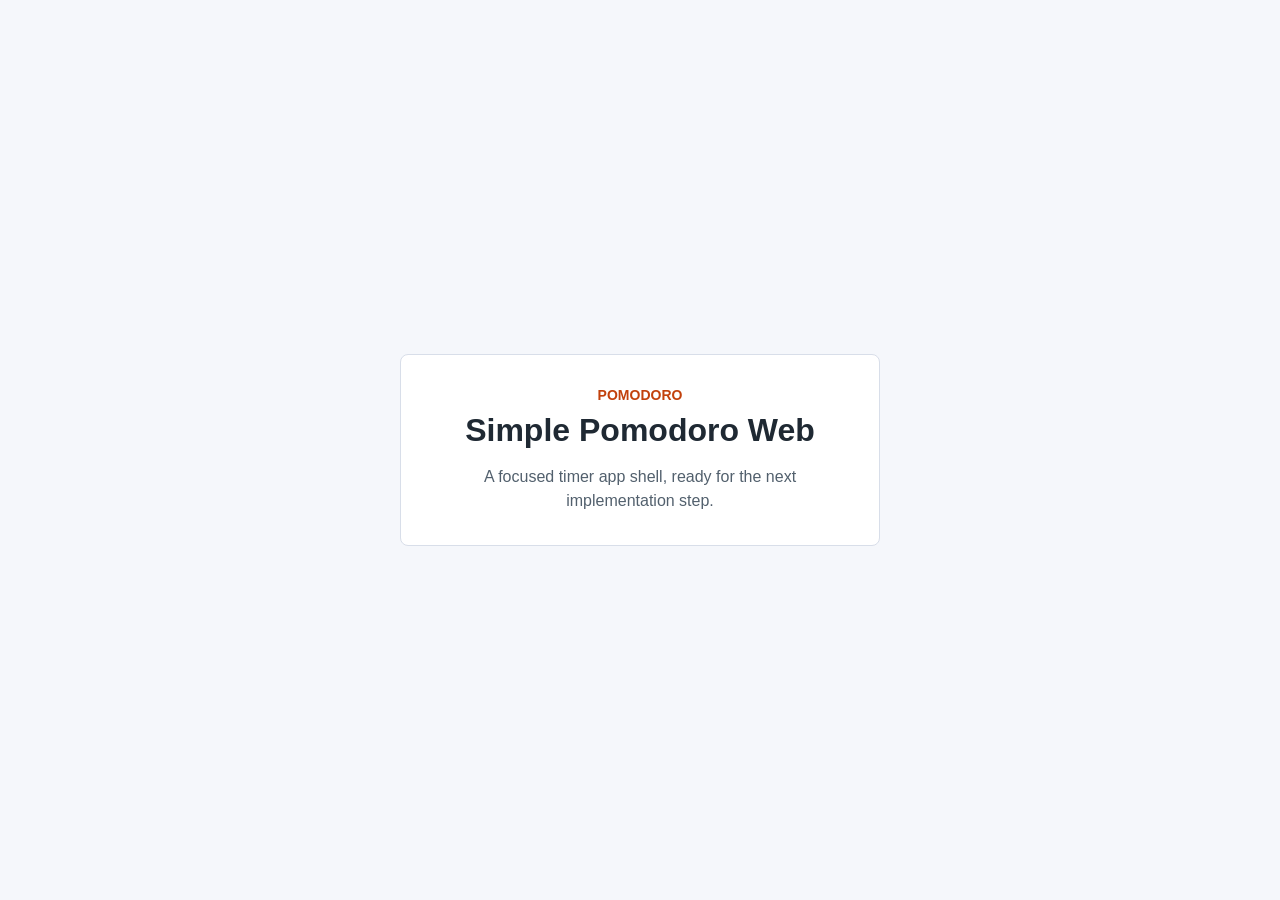
==== index.html @ 4ae286e8 "Set up vanilla web app structure" ====
<!DOCTYPE html>
<html lang="en">
<head>
  <meta charset="UTF-8">
  <meta name="viewport" content="width=device-width, initial-scale=1.0">
  <title>Simple Pomodoro Web</title>
  <link rel="stylesheet" href="styles.css">
  <script src="script.js" defer></script>
</head>
<body>
  <main class="app" aria-labelledby="app-title">
    <section class="app__container">
      <p class="app__eyebrow">Pomodoro</p>
      <h1 id="app-title">Simple Pomodoro Web</h1>
      <p class="app__intro">A focused timer app shell, ready for the next implementation step.</p>
    </section>
  </main>
</body>
</html>
---- styles.css ----
:root {
  color-scheme: light;
  font-family: Arial, Helvetica, sans-serif;
  color: #1f2933;
  background: #f5f7fb;
}

* {
  box-sizing: border-box;
}

body {
  margin: 0;
  min-height: 100vh;
}

.app {
  min-height: 100vh;
  display: grid;
  place-items: center;
  padding: 24px;
}

.app__container {
  width: min(100%, 480px);
  padding: 32px;
  border: 1px solid #d8dee9;
  border-radius: 8px;
  background: #ffffff;
  text-align: center;
}

.app__eyebrow {
  margin: 0 0 8px;
  color: #c2410c;
  font-size: 0.875rem;
  font-weight: 700;
  text-transform: uppercase;
}

h1 {
  margin: 0;
  font-size: 2rem;
  line-height: 1.2;
}

.app__intro {
  margin: 16px 0 0;
  color: #52606d;
  line-height: 1.5;
}
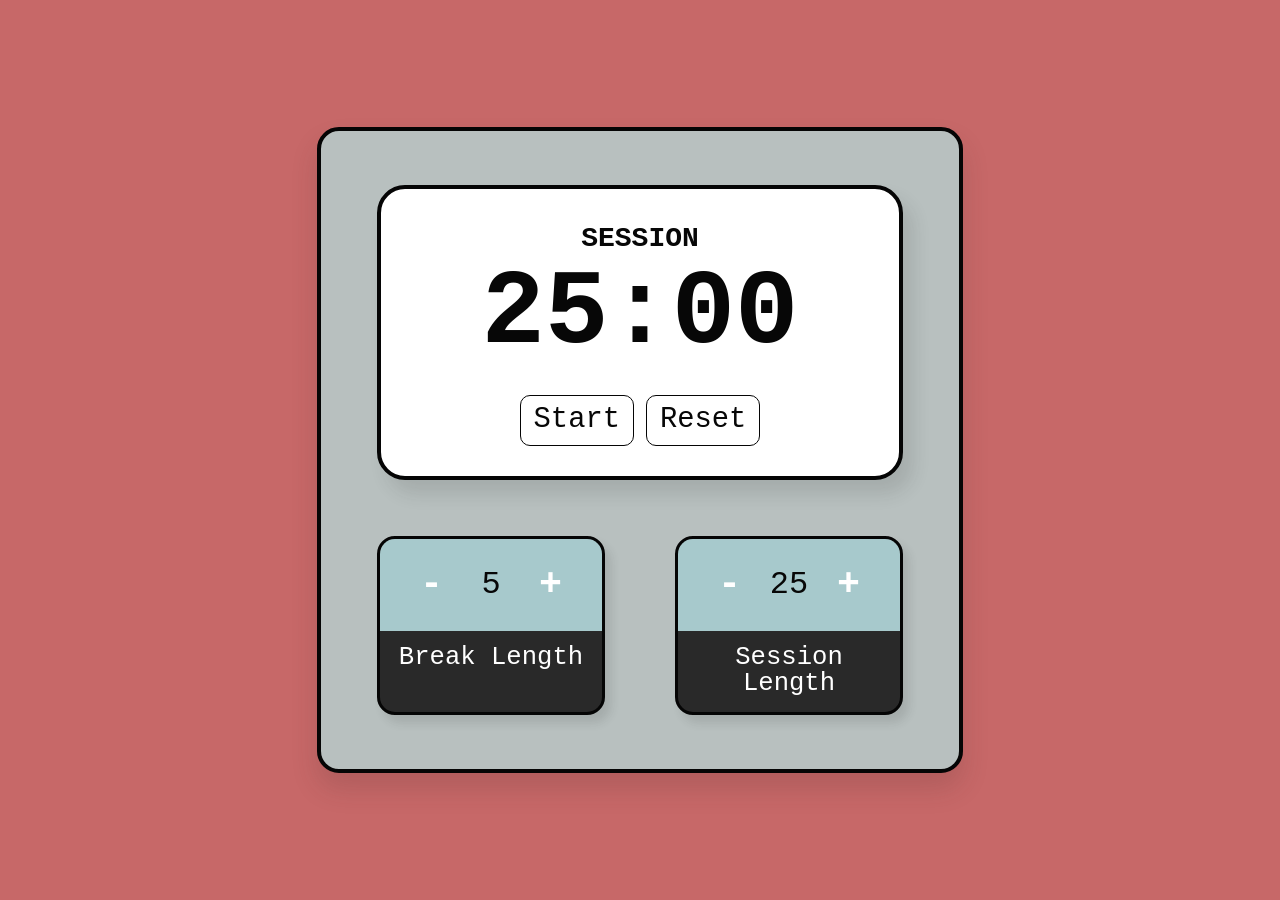
==== commit fef7b980: "Build Pomodoro timer layout" ====
--- a/index.html
+++ b/index.html
@@ -5,14 +5,38 @@
   <meta name="viewport" content="width=device-width, initial-scale=1.0">
   <title>Simple Pomodoro Web</title>
   <link rel="stylesheet" href="styles.css">
-  <script src="script.js" defer></script>
 </head>
 <body>
   <main class="app" aria-labelledby="app-title">
-    <section class="app__container">
-      <p class="app__eyebrow">Pomodoro</p>
-      <h1 id="app-title">Simple Pomodoro Web</h1>
-      <p class="app__intro">A focused timer app shell, ready for the next implementation step.</p>
+    <section class="timer-card" aria-label="Pomodoro timer">
+      <div class="timer-display">
+        <p class="timer-label">SESSION</p>
+        <h1 id="app-title" class="timer-time">25:00</h1>
+        <div class="timer-actions" aria-label="Timer actions">
+          <button class="timer-button" type="button">Start</button>
+          <button class="timer-button" type="button">Reset</button>
+        </div>
+      </div>
+
+      <div class="timer-controls" aria-label="Timer length controls">
+        <section class="control-box" aria-label="Break length">
+          <div class="control-row">
+            <button class="control-button" type="button" aria-label="Decrease break length">-</button>
+            <span class="control-value">5</span>
+            <button class="control-button" type="button" aria-label="Increase break length">+</button>
+          </div>
+          <p class="control-label">Break Length</p>
+        </section>
+
+        <section class="control-box" aria-label="Session length">
+          <div class="control-row">
+            <button class="control-button" type="button" aria-label="Decrease session length">-</button>
+            <span class="control-value">25</span>
+            <button class="control-button" type="button" aria-label="Increase session length">+</button>
+          </div>
+          <p class="control-label">Session Length</p>
+        </section>
+      </div>
     </section>
   </main>
 </body>
--- a/styles.css
+++ b/styles.css
@@ -1,8 +1,8 @@
 :root {
   color-scheme: light;
-  font-family: Arial, Helvetica, sans-serif;
-  color: #1f2933;
-  background: #f5f7fb;
+  font-family: "Courier New", Courier, monospace;
+  color: #070707;
+  background: #c76868;
 }
 
 * {
@@ -12,40 +12,151 @@
 body {
   margin: 0;
   min-height: 100vh;
+  background: #c76868;
 }
 
 .app {
   min-height: 100vh;
   display: grid;
   place-items: center;
-  padding: 24px;
+  padding: 24px 16px;
 }
 
-.app__container {
-  width: min(100%, 480px);
-  padding: 32px;
-  border: 1px solid #d8dee9;
-  border-radius: 8px;
-  background: #ffffff;
+.timer-card {
+  width: min(100%, 646px);
+  min-height: 646px;
+  padding: 54px 56px;
+  border: 4px solid #050505;
+  border-radius: 22px;
+  background: #b8c0bf;
+  box-shadow: 0 16px 26px rgb(80 45 45 / 0.18);
   text-align: center;
 }
 
-.app__eyebrow {
+.timer-display {
+  width: 100%;
+  padding: 34px 28px 30px;
+  border: 4px solid #050505;
+  border-radius: 28px;
+  background: #ffffff;
+  box-shadow: 10px 14px 18px rgb(29 35 34 / 0.12);
+}
+
+.timer-label {
   margin: 0 0 8px;
-  color: #c2410c;
-  font-size: 0.875rem;
+  font-size: 1.75rem;
   font-weight: 700;
+  letter-spacing: 0;
   text-transform: uppercase;
 }
 
-h1 {
+.timer-time {
   margin: 0;
-  font-size: 2rem;
-  line-height: 1.2;
+  font-size: clamp(5rem, 13vw, 6.6rem);
+  line-height: 1;
+  letter-spacing: 0;
 }
 
-.app__intro {
-  margin: 16px 0 0;
-  color: #52606d;
-  line-height: 1.5;
+.timer-actions {
+  display: flex;
+  justify-content: center;
+  gap: 12px;
+  margin-top: 28px;
 }
+
+.timer-button {
+  padding: 10px 13px;
+  border: 1px solid #050505;
+  border-radius: 10px;
+  background: #ffffff;
+  color: #070707;
+  font: inherit;
+  font-size: 1.8rem;
+  line-height: 1;
+  cursor: pointer;
+}
+
+.timer-controls {
+  display: grid;
+  grid-template-columns: repeat(2, minmax(0, 1fr));
+  gap: 70px;
+  margin-top: 56px;
+}
+
+.control-box {
+  overflow: hidden;
+  border: 3px solid #050505;
+  border-radius: 18px;
+  background: #292929;
+  box-shadow: 6px 8px 10px rgb(29 29 29 / 0.12);
+}
+
+.control-row {
+  display: grid;
+  grid-template-columns: 1fr auto 1fr;
+  align-items: center;
+  min-height: 92px;
+  padding: 18px 24px;
+  background: #a7c9cc;
+}
+
+.control-button {
+  border: 0;
+  background: transparent;
+  color: #ffffff;
+  font: inherit;
+  font-size: 2.4rem;
+  font-weight: 700;
+  line-height: 1;
+  cursor: pointer;
+}
+
+.control-value {
+  min-width: 64px;
+  font-size: 2rem;
+  line-height: 1;
+}
+
+.control-label {
+  margin: 0;
+  padding: 14px 10px 16px;
+  color: #ffffff;
+  font-size: 1.6rem;
+  line-height: 1;
+  letter-spacing: 0;
+}
+
+@media (max-width: 680px) {
+  .timer-card {
+    min-height: 0;
+    padding: 32px 24px;
+  }
+
+  .timer-display {
+    padding: 28px 18px;
+  }
+
+  .timer-controls {
+    grid-template-columns: 1fr;
+    gap: 24px;
+    margin-top: 34px;
+  }
+}
+
+@media (max-width: 420px) {
+  .timer-label {
+    font-size: 1.25rem;
+  }
+
+  .timer-time {
+    font-size: 4.2rem;
+  }
+
+  .timer-button {
+    font-size: 1.35rem;
+  }
+
+  .control-label {
+    font-size: 1.25rem;
+  }
+}
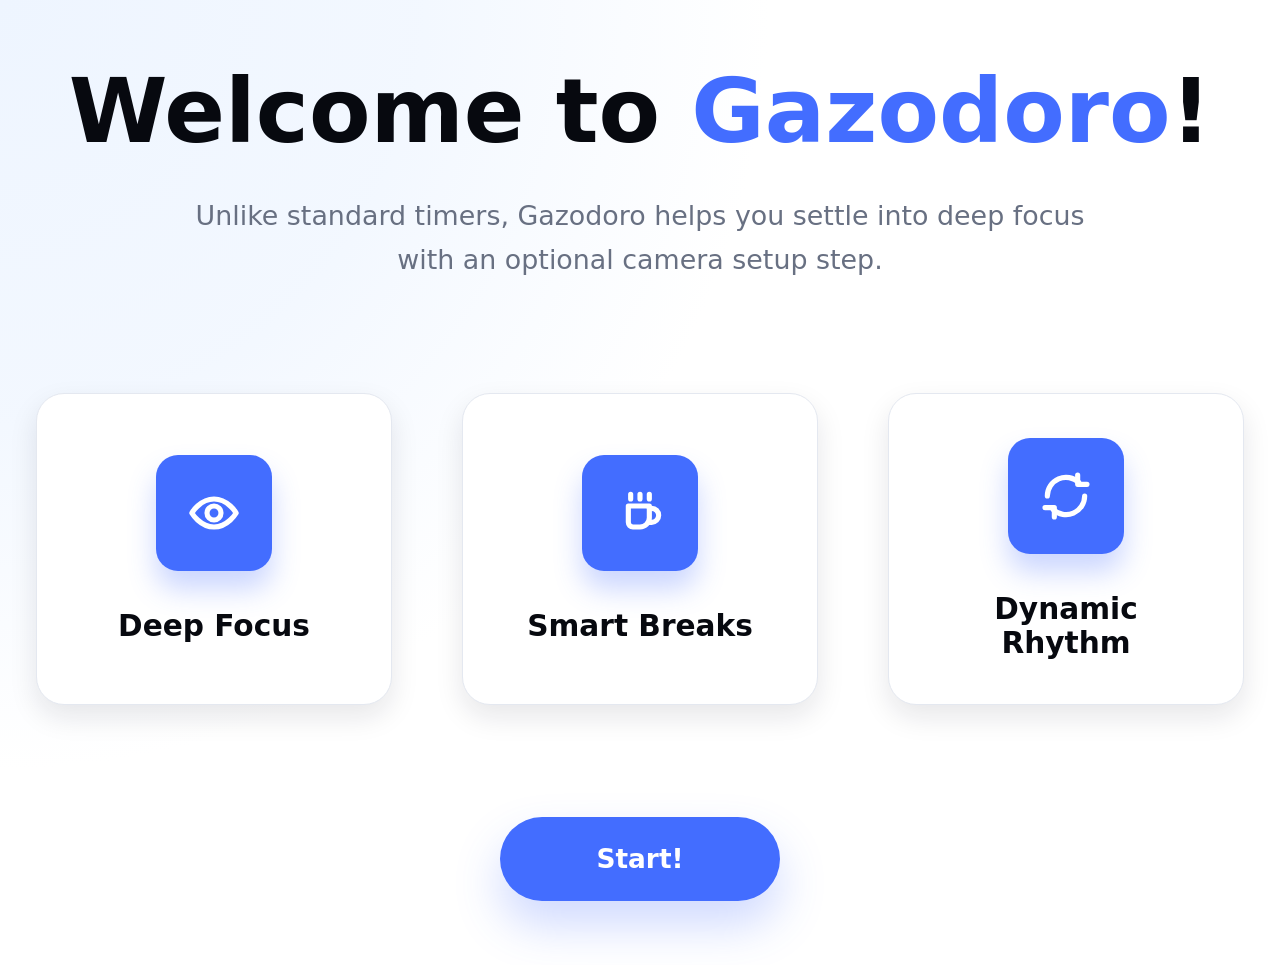
==== commit 6cfa32e3: "Add onboarding permission UI flow" ====
--- a/index.html
+++ b/index.html
@@ -3,39 +3,193 @@
 <head>
   <meta charset="UTF-8">
   <meta name="viewport" content="width=device-width, initial-scale=1.0">
-  <title>Simple Pomodoro Web</title>
+  <title>Gazodoro</title>
   <link rel="stylesheet" href="styles.css">
+  <script src="script.js" defer></script>
 </head>
 <body>
-  <main class="app" aria-labelledby="app-title">
-    <section class="timer-card" aria-label="Pomodoro timer">
-      <div class="timer-display">
-        <p class="timer-label">SESSION</p>
-        <h1 id="app-title" class="timer-time">25:00</h1>
-        <div class="timer-actions" aria-label="Timer actions">
-          <button class="timer-button" type="button">Start</button>
-          <button class="timer-button" type="button">Reset</button>
-        </div>
+  <main class="app" aria-live="polite">
+    <section class="screen welcome-screen is-active" data-screen="welcome" aria-labelledby="welcome-title">
+      <div class="welcome-copy">
+        <h1 id="welcome-title">Welcome to <span>Gazodoro</span>!</h1>
+        <p>Unlike standard timers, Gazodoro helps you settle into deep focus with an optional camera setup step.</p>
       </div>
 
-      <div class="timer-controls" aria-label="Timer length controls">
-        <section class="control-box" aria-label="Break length">
-          <div class="control-row">
-            <button class="control-button" type="button" aria-label="Decrease break length">-</button>
-            <span class="control-value">5</span>
-            <button class="control-button" type="button" aria-label="Increase break length">+</button>
+      <div class="feature-grid" aria-label="Gazodoro features">
+        <article class="feature-card">
+          <div class="feature-icon" aria-hidden="true">
+            <svg viewBox="0 0 24 24" role="img">
+              <path d="M2.5 12s3.5-6 9.5-6 9.5 6 9.5 6-3.5 6-9.5 6-9.5-6-9.5-6Z"></path>
+              <circle cx="12" cy="12" r="3"></circle>
+            </svg>
           </div>
-          <p class="control-label">Break Length</p>
-        </section>
+          <h2>Deep Focus</h2>
+        </article>
 
-        <section class="control-box" aria-label="Session length">
-          <div class="control-row">
-            <button class="control-button" type="button" aria-label="Decrease session length">-</button>
-            <span class="control-value">25</span>
-            <button class="control-button" type="button" aria-label="Increase session length">+</button>
+        <article class="feature-card">
+          <div class="feature-icon" aria-hidden="true">
+            <svg viewBox="0 0 24 24" role="img">
+              <path d="M7 9h9v5a4 4 0 0 1-4 4H9a2 2 0 0 1-2-2V9Z"></path>
+              <path d="M16 10h1a3 3 0 0 1 0 6h-1"></path>
+              <path d="M8 4v2M12 4v2M16 4v2"></path>
+            </svg>
           </div>
-          <p class="control-label">Session Length</p>
-        </section>
+          <h2>Smart Breaks</h2>
+        </article>
+
+        <article class="feature-card">
+          <div class="feature-icon" aria-hidden="true">
+            <svg viewBox="0 0 24 24" role="img">
+              <path d="M20 12a8 8 0 0 1-13.5 5.8"></path>
+              <path d="M4 12A8 8 0 0 1 17.5 6.2"></path>
+              <path d="M17 3v4h4"></path>
+              <path d="M7 21v-4H3"></path>
+            </svg>
+          </div>
+          <h2>Dynamic Rhythm</h2>
+        </article>
+      </div>
+
+      <button class="primary-button welcome-start" type="button" data-start-onboarding>Start!</button>
+    </section>
+
+    <section class="screen permission-screen" data-screen="permission" aria-labelledby="permission-title">
+      <div class="privacy-badge" aria-hidden="true">
+        <svg viewBox="0 0 24 24" role="img">
+          <path d="M12 3 6 5.6v5.7c0 3.8 2.5 7.4 6 8.7 3.5-1.3 6-4.9 6-8.7V5.6L12 3Z"></path>
+        </svg>
+      </div>
+
+      <div class="permission-heading">
+        <h1 id="permission-title">Before we start...</h1>
+        <p>Your Privacy is <span>Our Priority</span></p>
+      </div>
+
+      <article class="privacy-card">
+        <div class="privacy-icon" aria-hidden="true">
+          <svg viewBox="0 0 24 24" role="img">
+            <path d="M6 8h2l1.4-2h5.2L16 8h2a2 2 0 0 1 2 2v7a2 2 0 0 1-2 2H6a2 2 0 0 1-2-2v-7a2 2 0 0 1 2-2Z"></path>
+            <circle cx="12" cy="13" r="3"></circle>
+          </svg>
+        </div>
+        <div class="privacy-copy">
+          <p>We need camera access to track your gaze, but we don't watch you.</p>
+          <p>All processing happens <strong>100% locally</strong> on your device.</p>
+          <p>No videos or images are ever stored or sent to the cloud.</p>
+        </div>
+        <p class="privacy-note">
+          <svg viewBox="0 0 24 24" aria-hidden="true">
+            <path d="M7 11V8a5 5 0 0 1 10 0v3"></path>
+            <rect x="5" y="11" width="14" height="10" rx="2"></rect>
+          </svg>
+          Your privacy is protected. Everything stays on your device.
+        </p>
+      </article>
+
+      <p class="camera-message" data-camera-error hidden></p>
+
+      <div class="choice-actions">
+        <button class="primary-button" type="button" data-enable-camera>Yes, enable camera</button>
+        <button class="secondary-button" type="button" data-skip-camera>No, continue without camera</button>
+      </div>
+
+      <p class="muted-text">You can change this anytime in settings</p>
+    </section>
+
+    <section class="screen preview-screen" data-screen="preview" aria-labelledby="preview-title">
+      <h1 id="preview-title">Final Check: Preview Your View</h1>
+
+      <div class="preview-layout">
+        <article class="video-card" aria-label="Camera preview">
+          <div class="video-frame">
+            <video data-camera-preview autoplay playsinline muted></video>
+            <span class="live-pill"><span></span> Live</span>
+            <div class="video-icon" aria-hidden="true">
+              <svg viewBox="0 0 24 24" role="img">
+                <path d="M4 7h10a2 2 0 0 1 2 2v6a2 2 0 0 1-2 2H4a2 2 0 0 1-2-2V9a2 2 0 0 1 2-2Z"></path>
+                <path d="m16 10 6-3v10l-6-3"></path>
+              </svg>
+            </div>
+          </div>
+        </article>
+
+        <aside class="device-card" aria-label="Camera setup details">
+          <h2>Select Device</h2>
+          <div class="device-select">
+            <span data-device-name>Camera 1</span>
+            <svg viewBox="0 0 24 24" aria-hidden="true">
+              <path d="M6 8h2l1.4-2h5.2L16 8h2a2 2 0 0 1 2 2v7a2 2 0 0 1-2 2H6a2 2 0 0 1-2-2v-7a2 2 0 0 1 2-2Z"></path>
+              <circle cx="12" cy="13" r="3"></circle>
+            </svg>
+          </div>
+          <p class="tip-box">
+            <svg viewBox="0 0 24 24" aria-hidden="true">
+              <path d="M9 18h6"></path>
+              <path d="M10 22h4"></path>
+              <path d="M8.5 14.5a5 5 0 1 1 7 0c-.8.8-1.5 1.7-1.5 3.5h-4c0-1.8-.7-2.7-1.5-3.5Z"></path>
+            </svg>
+            Ensure your face is well-lit and centered for the best gaze tracking experience.
+          </p>
+        </aside>
+      </div>
+
+      <button class="primary-button ready-button" type="button" data-ready-focus>Ready to Focus</button>
+      <button class="link-button" type="button" data-standard-mode>Camera not working? Continue in Standard Mode</button>
+    </section>
+
+    <section class="screen dashboard-screen" data-screen="dashboard" aria-labelledby="dashboard-title">
+      <header class="dashboard-header">
+        <div class="brand">
+          <div class="brand-icon" aria-hidden="true">
+            <svg viewBox="0 0 24 24" role="img">
+              <path d="M2.5 12s3.5-6 9.5-6 9.5 6 9.5 6-3.5 6-9.5 6-9.5-6-9.5-6Z"></path>
+              <circle cx="12" cy="12" r="3"></circle>
+            </svg>
+          </div>
+          <div>
+            <h1 id="dashboard-title">Gazodoro</h1>
+            <p>Gaze-tracking productivity timer</p>
+          </div>
+        </div>
+
+        <button class="icon-button" type="button" aria-label="Settings">
+          <svg viewBox="0 0 24 24" aria-hidden="true">
+            <path d="M12 15.5a3.5 3.5 0 1 0 0-7 3.5 3.5 0 0 0 0 7Z"></path>
+            <path d="M19.4 15a1.8 1.8 0 0 0 .4 2l.1.1a2 2 0 0 1-2.8 2.8l-.1-.1a1.8 1.8 0 0 0-2-.4 1.8 1.8 0 0 0-1 1.6V21a2 2 0 0 1-4 0v-.1a1.8 1.8 0 0 0-1-1.6 1.8 1.8 0 0 0-2 .4l-.1.1a2 2 0 1 1-2.8-2.8l.1-.1a1.8 1.8 0 0 0 .4-2 1.8 1.8 0 0 0-1.6-1H3a2 2 0 0 1 0-4h.1a1.8 1.8 0 0 0 1.6-1 1.8 1.8 0 0 0-.4-2l-.1-.1a2 2 0 1 1 2.8-2.8l.1.1a1.8 1.8 0 0 0 2 .4 1.8 1.8 0 0 0 1-1.6V3a2 2 0 0 1 4 0v.1a1.8 1.8 0 0 0 1 1.6 1.8 1.8 0 0 0 2-.4l.1-.1A2 2 0 0 1 20 7l-.1.1a1.8 1.8 0 0 0-.4 2 1.8 1.8 0 0 0 1.6 1h.1a2 2 0 0 1 0 4h-.1a1.8 1.8 0 0 0-1.7 1Z"></path>
+          </svg>
+        </button>
+      </header>
+
+      <div class="dashboard-content">
+        <div class="mode-tabs" role="tablist" aria-label="Timer mode">
+          <button class="mode-tab is-active" type="button" role="tab" aria-selected="true" data-mode-tab="FOCUS">Focus</button>
+          <button class="mode-tab" type="button" role="tab" aria-selected="false" data-mode-tab="SHORT_BREAK">Short Break</button>
+          <button class="mode-tab" type="button" role="tab" aria-selected="false" data-mode-tab="LONG_BREAK">Long Break</button>
+        </div>
+
+        <article class="dashboard-card" aria-label="Pomodoro timer">
+          <div class="timer-ring">
+            <span class="timer-time" data-timer-display>25:00</span>
+          </div>
+        </article>
+
+        <div class="timer-controls" aria-label="Timer actions">
+          <button class="round-button reset-button" type="button" aria-label="Reset timer" data-reset-button>
+            <svg viewBox="0 0 24 24" aria-hidden="true">
+              <path d="M4 12a8 8 0 1 0 2.3-5.7"></path>
+              <path d="M4 4v6h6"></path>
+            </svg>
+          </button>
+          <button class="round-button play-button" type="button" aria-label="Start timer" data-start-pause-button>
+            <svg class="play-icon" viewBox="0 0 24 24" aria-hidden="true">
+              <path d="M8 5v14l11-7Z"></path>
+            </svg>
+            <svg class="pause-icon" viewBox="0 0 24 24" aria-hidden="true">
+              <path d="M7 5h4v14H7Z"></path>
+              <path d="M13 5h4v14h-4Z"></path>
+            </svg>
+          </button>
+        </div>
       </div>
     </section>
   </main>
--- a/styles.css
+++ b/styles.css
@@ -1,8 +1,17 @@
 :root {
   color-scheme: light;
-  font-family: "Courier New", Courier, monospace;
-  color: #070707;
-  background: #c76868;
+  font-family: Inter, ui-sans-serif, system-ui, -apple-system, BlinkMacSystemFont, "Segoe UI", sans-serif;
+  color: #07090f;
+  background: #ffffff;
+  --blue: #436dff;
+  --blue-dark: #3155f4;
+  --blue-soft: #eaf1ff;
+  --green: #1db846;
+  --green-soft: #eefbf2;
+  --ink-muted: #687082;
+  --line: #e4e8f0;
+  --shadow: 0 28px 60px rgb(15 23 42 / 0.13);
+  --soft-shadow: 0 12px 28px rgb(15 23 42 / 0.1);
 }
 
 * {
@@ -12,151 +21,748 @@
 body {
   margin: 0;
   min-height: 100vh;
-  background: #c76868;
+  background:
+    radial-gradient(circle at left top, #eef5ff 0, rgb(238 245 255 / 0.72) 26%, transparent 48%),
+    #ffffff;
+}
+
+button {
+  font: inherit;
+}
+
+svg {
+  display: block;
+  fill: none;
+  stroke: currentColor;
+  stroke-linecap: round;
+  stroke-linejoin: round;
+  stroke-width: 2;
 }
 
 .app {
   min-height: 100vh;
-  display: grid;
-  place-items: center;
-  padding: 24px 16px;
-}
-
-.timer-card {
-  width: min(100%, 646px);
-  min-height: 646px;
-  padding: 54px 56px;
-  border: 4px solid #050505;
+}
+
+.screen {
+  display: none;
+  min-height: 100vh;
+  padding: 64px 36px;
+}
+
+.screen.is-active {
+  display: flex;
+}
+
+.welcome-screen,
+.permission-screen,
+.preview-screen {
+  align-items: center;
+  flex-direction: column;
+  justify-content: center;
+  text-align: center;
+}
+
+.welcome-copy h1 {
+  margin: 0;
+  font-size: clamp(3.25rem, 7vw, 6rem);
+  line-height: 1.05;
+  letter-spacing: 0;
+}
+
+.welcome-copy h1 span,
+.permission-heading span,
+.privacy-copy strong {
+  color: var(--blue);
+}
+
+.welcome-copy p {
+  max-width: 900px;
+  margin: 36px auto 0;
+  color: var(--ink-muted);
+  font-size: clamp(1.35rem, 2.1vw, 2rem);
+  line-height: 1.65;
+}
+
+.feature-grid {
+  display: grid;
+  width: min(100%, 1480px);
+  grid-template-columns: repeat(3, minmax(0, 1fr));
+  gap: 70px;
+  margin: 110px auto 0;
+}
+
+.feature-card,
+.privacy-card,
+.video-card,
+.device-card,
+.dashboard-card {
+  background: #ffffff;
+  border: 1px solid var(--line);
+  border-radius: 28px;
+  box-shadow: var(--soft-shadow);
+}
+
+.feature-card {
+  min-height: 280px;
+  display: grid;
+  place-items: center;
+  align-content: center;
+  gap: 38px;
+  padding: 44px;
+}
+
+.feature-icon,
+.brand-icon {
+  display: grid;
+  place-items: center;
+  color: #ffffff;
+  background: var(--blue);
+  box-shadow: 0 18px 28px rgb(67 109 255 / 0.28);
+}
+
+.feature-icon {
+  width: 116px;
+  height: 116px;
   border-radius: 22px;
-  background: #b8c0bf;
-  box-shadow: 0 16px 26px rgb(80 45 45 / 0.18);
-  text-align: center;
-}
-
-.timer-display {
+}
+
+.feature-icon svg {
+  width: 56px;
+  height: 56px;
+  stroke-width: 2.2;
+}
+
+.feature-card h2 {
+  margin: 0;
+  font-size: 1.85rem;
+  letter-spacing: 0;
+}
+
+.primary-button,
+.secondary-button {
+  min-height: 84px;
+  padding: 0 68px;
+  border-radius: 999px;
+  border: 0;
+  font-size: 1.65rem;
+  font-weight: 800;
+  letter-spacing: 0;
+  cursor: pointer;
+}
+
+.primary-button {
+  color: #ffffff;
+  background: var(--blue);
+  box-shadow: 0 24px 46px rgb(67 109 255 / 0.25);
+}
+
+.primary-button:hover,
+.primary-button:focus-visible {
+  background: var(--blue-dark);
+}
+
+.secondary-button {
+  color: #06070a;
+  background: #ffffff;
+  border: 1px solid var(--line);
+  box-shadow: 0 6px 12px rgb(15 23 42 / 0.12);
+}
+
+.welcome-start {
+  margin-top: 112px;
+  min-width: 280px;
+}
+
+.privacy-badge {
+  display: grid;
+  place-items: center;
+  width: 116px;
+  height: 116px;
+  border-radius: 50%;
+  color: #ffffff;
+  background: var(--green);
+  box-shadow: 0 20px 34px rgb(29 184 70 / 0.24);
+}
+
+.privacy-badge svg {
+  width: 54px;
+  height: 54px;
+}
+
+.permission-heading {
+  margin-top: 54px;
+}
+
+.permission-heading h1,
+.preview-screen h1 {
+  margin: 0;
+  font-size: clamp(3rem, 5.5vw, 5.25rem);
+  line-height: 1.08;
+  letter-spacing: 0;
+}
+
+.permission-heading p {
+  margin: 22px 0 0;
+  font-size: clamp(2rem, 3.6vw, 3.75rem);
+  font-weight: 800;
+  letter-spacing: 0;
+}
+
+.permission-heading p span {
+  color: #1da044;
+}
+
+.privacy-card {
+  display: grid;
+  width: min(100%, 1290px);
+  grid-template-columns: 94px 1fr;
+  gap: 36px;
+  margin-top: 72px;
+  padding: 68px;
+  text-align: left;
+  box-shadow: var(--shadow);
+}
+
+.privacy-icon {
+  display: grid;
+  place-items: center;
+  width: 94px;
+  height: 94px;
+  border-radius: 22px;
+  color: var(--blue);
+  background: var(--blue-soft);
+}
+
+.privacy-icon svg {
+  width: 48px;
+  height: 48px;
+}
+
+.privacy-copy p {
+  margin: 8px 0 38px;
+  font-size: clamp(1.3rem, 2vw, 1.85rem);
+  line-height: 1.45;
+}
+
+.privacy-note {
+  grid-column: 1 / -1;
+  display: flex;
+  align-items: center;
+  gap: 22px;
+  margin: 8px 0 0;
+  padding: 24px 28px;
+  border: 1px solid #c9f2d5;
+  border-radius: 18px;
+  color: #087631;
+  background: var(--green-soft);
+  font-size: 1.35rem;
+}
+
+.privacy-note svg,
+.tip-box svg {
+  width: 30px;
+  height: 30px;
+  flex: 0 0 auto;
+}
+
+.camera-message {
+  width: min(100%, 920px);
+  margin: 28px 0 0;
+  padding: 18px 24px;
+  border: 1px solid #ffd8b5;
+  border-radius: 16px;
+  color: #8a3d00;
+  background: #fff6ed;
+  font-size: 1.1rem;
+}
+
+.choice-actions {
+  display: flex;
+  flex-wrap: wrap;
+  justify-content: center;
+  gap: 36px;
+  margin-top: 60px;
+}
+
+.muted-text {
+  margin: 46px 0 0;
+  color: var(--ink-muted);
+  font-size: 1.1rem;
+}
+
+.preview-screen {
+  justify-content: flex-start;
+  padding-top: 120px;
+}
+
+.preview-layout {
+  display: grid;
+  width: min(100%, 1795px);
+  grid-template-columns: minmax(0, 2fr) minmax(360px, 0.95fr);
+  gap: 46px;
+  margin-top: 70px;
+}
+
+.video-card {
+  padding: 36px;
+  border-radius: 30px;
+  box-shadow: var(--shadow);
+}
+
+.video-frame {
+  position: relative;
+  min-height: 624px;
+  overflow: hidden;
+  border-radius: 24px;
+  background: #111827;
+}
+
+.video-frame video {
   width: 100%;
-  padding: 34px 28px 30px;
-  border: 4px solid #050505;
-  border-radius: 28px;
+  height: 100%;
+  min-height: 624px;
+  object-fit: cover;
+  transform: scaleX(-1);
+}
+
+.live-pill {
+  position: absolute;
+  top: 24px;
+  left: 24px;
+  display: inline-flex;
+  align-items: center;
+  gap: 10px;
+  padding: 12px 18px;
+  border-radius: 999px;
+  color: #ffffff;
+  background: #ff3e50;
+  font-size: 1.1rem;
+  font-weight: 800;
+}
+
+.live-pill span {
+  width: 15px;
+  height: 15px;
+  border-radius: 50%;
+  background: #ff9aa6;
+}
+
+.video-icon {
+  position: absolute;
+  right: 24px;
+  bottom: 24px;
+  display: grid;
+  place-items: center;
+  width: 70px;
+  height: 70px;
+  border-radius: 50%;
+  color: #ffffff;
+  background: rgb(3 7 18 / 0.42);
+}
+
+.video-icon svg {
+  width: 34px;
+  height: 34px;
+}
+
+.device-card {
+  align-self: start;
+  padding: 54px 46px 46px;
+  text-align: left;
+  box-shadow: var(--shadow);
+}
+
+.device-card h2 {
+  margin: 0 0 22px;
+  font-size: 1.45rem;
+}
+
+.device-select {
+  display: flex;
+  align-items: center;
+  justify-content: space-between;
+  min-height: 76px;
+  padding: 0 24px;
+  border: 2px solid #dfe3ea;
+  border-radius: 18px;
+  font-size: 1.3rem;
+}
+
+.device-select svg {
+  width: 28px;
+  height: 28px;
+  color: #777b8d;
+}
+
+.tip-box {
+  display: flex;
+  align-items: flex-start;
+  gap: 22px;
+  margin: 36px 0 0;
+  padding: 26px 28px;
+  border: 1px solid #d5e4ff;
+  border-radius: 18px;
+  color: #1f3e9b;
+  background: var(--blue-soft);
+  font-size: 1.18rem;
+  line-height: 1.6;
+}
+
+.ready-button {
+  margin-top: 56px;
+  min-width: 430px;
+}
+
+.link-button {
+  margin-top: 28px;
+  border: 0;
+  color: #5d6472;
+  background: transparent;
+  font-size: 1.1rem;
+  text-decoration: underline;
+  cursor: pointer;
+}
+
+.dashboard-screen {
+  flex-direction: column;
+  padding: 48px 78px 42px;
+}
+
+.dashboard-header {
+  display: flex;
+  align-items: flex-start;
+  justify-content: space-between;
+  gap: 24px;
+}
+
+.brand {
+  display: flex;
+  align-items: center;
+  gap: 24px;
+}
+
+.brand-icon {
+  width: 82px;
+  height: 82px;
+  border-radius: 50%;
+}
+
+.brand-icon svg {
+  width: 42px;
+  height: 42px;
+}
+
+.brand h1 {
+  margin: 0;
+  font-size: 2.7rem;
+  line-height: 1.05;
+}
+
+.brand p {
+  margin: 8px 0 0;
+  color: var(--ink-muted);
+  font-size: 1.12rem;
+}
+
+.icon-button {
+  display: grid;
+  place-items: center;
+  width: 82px;
+  height: 82px;
+  border: 1px solid var(--line);
+  border-radius: 50%;
+  color: #050505;
   background: #ffffff;
-  box-shadow: 10px 14px 18px rgb(29 35 34 / 0.12);
-}
-
-.timer-label {
-  margin: 0 0 8px;
-  font-size: 1.75rem;
-  font-weight: 700;
-  letter-spacing: 0;
-  text-transform: uppercase;
+  box-shadow: var(--soft-shadow);
+  cursor: pointer;
+}
+
+.icon-button svg {
+  width: 36px;
+  height: 36px;
+}
+
+.dashboard-content {
+  display: flex;
+  flex: 1;
+  flex-direction: column;
+  align-items: center;
+  justify-content: center;
+  padding-top: 36px;
+}
+
+.mode-tabs {
+  display: grid;
+  width: min(100%, 640px);
+  grid-template-columns: repeat(3, 1fr);
+  gap: 14px;
+  padding: 10px;
+  border: 1px solid var(--line);
+  border-radius: 18px;
+  background: #ffffff;
+  box-shadow: var(--soft-shadow);
+}
+
+.mode-tab {
+  min-height: 70px;
+  border: 0;
+  border-radius: 14px;
+  color: #5f6678;
+  background: transparent;
+  font-size: 1.2rem;
+  font-weight: 800;
+  cursor: pointer;
+}
+
+.mode-tab.is-active {
+  color: #ffffff;
+  background: var(--blue);
+  box-shadow: 0 8px 16px rgb(67 109 255 / 0.24);
+}
+
+.dashboard-card {
+  display: grid;
+  place-items: center;
+  width: min(100%, 700px);
+  min-height: 700px;
+  margin-top: 46px;
+  border-radius: 34px;
+  box-shadow: 0 36px 70px rgb(15 23 42 / 0.18);
+}
+
+.timer-ring {
+  display: grid;
+  place-items: center;
+  width: min(430px, 72vw);
+  aspect-ratio: 1;
+  border: 20px solid #dce8ff;
+  border-radius: 50%;
 }
 
 .timer-time {
-  margin: 0;
-  font-size: clamp(5rem, 13vw, 6.6rem);
+  font-size: clamp(4.7rem, 8vw, 7.1rem);
+  font-weight: 300;
   line-height: 1;
   letter-spacing: 0;
 }
 
-.timer-actions {
-  display: flex;
+.timer-controls {
+  display: flex;
+  align-items: center;
   justify-content: center;
-  gap: 12px;
-  margin-top: 28px;
-}
-
-.timer-button {
-  padding: 10px 13px;
-  border: 1px solid #050505;
-  border-radius: 10px;
+  gap: 34px;
+  margin-top: 48px;
+}
+
+.round-button {
+  display: grid;
+  place-items: center;
+  border: 0;
+  border-radius: 50%;
+  cursor: pointer;
+}
+
+.reset-button {
+  width: 100px;
+  height: 100px;
+  color: #050505;
   background: #ffffff;
-  color: #070707;
-  font: inherit;
-  font-size: 1.8rem;
-  line-height: 1;
-  cursor: pointer;
-}
-
-.timer-controls {
-  display: grid;
-  grid-template-columns: repeat(2, minmax(0, 1fr));
-  gap: 70px;
-  margin-top: 56px;
-}
-
-.control-box {
-  overflow: hidden;
-  border: 3px solid #050505;
-  border-radius: 18px;
-  background: #292929;
-  box-shadow: 6px 8px 10px rgb(29 29 29 / 0.12);
-}
-
-.control-row {
-  display: grid;
-  grid-template-columns: 1fr auto 1fr;
-  align-items: center;
-  min-height: 92px;
-  padding: 18px 24px;
-  background: #a7c9cc;
-}
-
-.control-button {
-  border: 0;
-  background: transparent;
+  border: 1px solid var(--line);
+  box-shadow: var(--soft-shadow);
+}
+
+.reset-button svg {
+  width: 38px;
+  height: 38px;
+}
+
+.play-button {
+  width: 188px;
+  height: 188px;
   color: #ffffff;
-  font: inherit;
-  font-size: 2.4rem;
-  font-weight: 700;
-  line-height: 1;
-  cursor: pointer;
-}
-
-.control-value {
-  min-width: 64px;
-  font-size: 2rem;
-  line-height: 1;
-}
-
-.control-label {
-  margin: 0;
-  padding: 14px 10px 16px;
-  color: #ffffff;
-  font-size: 1.6rem;
-  line-height: 1;
-  letter-spacing: 0;
-}
-
-@media (max-width: 680px) {
-  .timer-card {
-    min-height: 0;
-    padding: 32px 24px;
-  }
-
-  .timer-display {
-    padding: 28px 18px;
-  }
-
-  .timer-controls {
+  background: var(--blue);
+  box-shadow: 0 28px 54px rgb(67 109 255 / 0.3);
+}
+
+.play-button svg {
+  width: 72px;
+  height: 72px;
+  stroke-width: 1.7;
+}
+
+.pause-icon {
+  display: none;
+}
+
+.play-button.is-running .play-icon {
+  display: none;
+}
+
+.play-button.is-running .pause-icon {
+  display: block;
+}
+
+@media (max-width: 1100px) {
+  .feature-grid,
+  .preview-layout {
     grid-template-columns: 1fr;
-    gap: 24px;
+    gap: 28px;
+  }
+
+  .feature-grid {
+    margin-top: 70px;
+  }
+
+  .preview-screen {
+    padding-top: 64px;
+  }
+
+  .video-frame,
+  .video-frame video {
+    min-height: 430px;
+  }
+
+  .dashboard-screen {
+    padding: 32px 28px 42px;
+  }
+}
+
+@media (max-width: 720px) {
+  .screen {
+    padding: 42px 18px;
+  }
+
+  .feature-grid {
+    gap: 18px;
+  }
+
+  .feature-card {
+    min-height: 190px;
+    padding: 28px;
+  }
+
+  .feature-icon {
+    width: 86px;
+    height: 86px;
+  }
+
+  .feature-icon svg {
+    width: 42px;
+    height: 42px;
+  }
+
+  .welcome-start {
+    margin-top: 56px;
+  }
+
+  .privacy-card {
+    grid-template-columns: 1fr;
+    padding: 30px;
+  }
+
+  .privacy-icon {
+    margin: 0 auto;
+  }
+
+  .privacy-copy {
+    text-align: center;
+  }
+
+  .privacy-note {
+    align-items: flex-start;
+    font-size: 1rem;
+  }
+
+  .choice-actions {
+    gap: 16px;
     margin-top: 34px;
   }
-}
-
-@media (max-width: 420px) {
-  .timer-label {
-    font-size: 1.25rem;
+
+  .primary-button,
+  .secondary-button {
+    width: 100%;
+    min-height: 68px;
+    padding: 0 26px;
+    font-size: 1.15rem;
+  }
+
+  .preview-layout {
+    margin-top: 36px;
+  }
+
+  .video-card {
+    padding: 18px;
+  }
+
+  .video-frame,
+  .video-frame video {
+    min-height: 300px;
+  }
+
+  .device-card {
+    padding: 30px 24px;
+  }
+
+  .ready-button {
+    min-width: 0;
+  }
+
+  .dashboard-header {
+    align-items: center;
+  }
+
+  .brand-icon,
+  .icon-button {
+    width: 58px;
+    height: 58px;
+  }
+
+  .brand {
+    gap: 14px;
+  }
+
+  .brand h1 {
+    font-size: 1.8rem;
+  }
+
+  .brand p {
+    font-size: 0.85rem;
+  }
+
+  .mode-tabs {
+    gap: 6px;
+    padding: 6px;
+  }
+
+  .mode-tab {
+    min-height: 54px;
+    font-size: 0.9rem;
+  }
+
+  .dashboard-card {
+    min-height: 390px;
+    margin-top: 28px;
+  }
+
+  .timer-ring {
+    border-width: 14px;
   }
 
   .timer-time {
     font-size: 4.2rem;
   }
 
-  .timer-button {
-    font-size: 1.35rem;
-  }
-
-  .control-label {
-    font-size: 1.25rem;
-  }
-}
+  .timer-controls {
+    margin-top: 30px;
+  }
+
+  .reset-button {
+    width: 78px;
+    height: 78px;
+  }
+
+  .play-button {
+    width: 132px;
+    height: 132px;
+  }
+}
